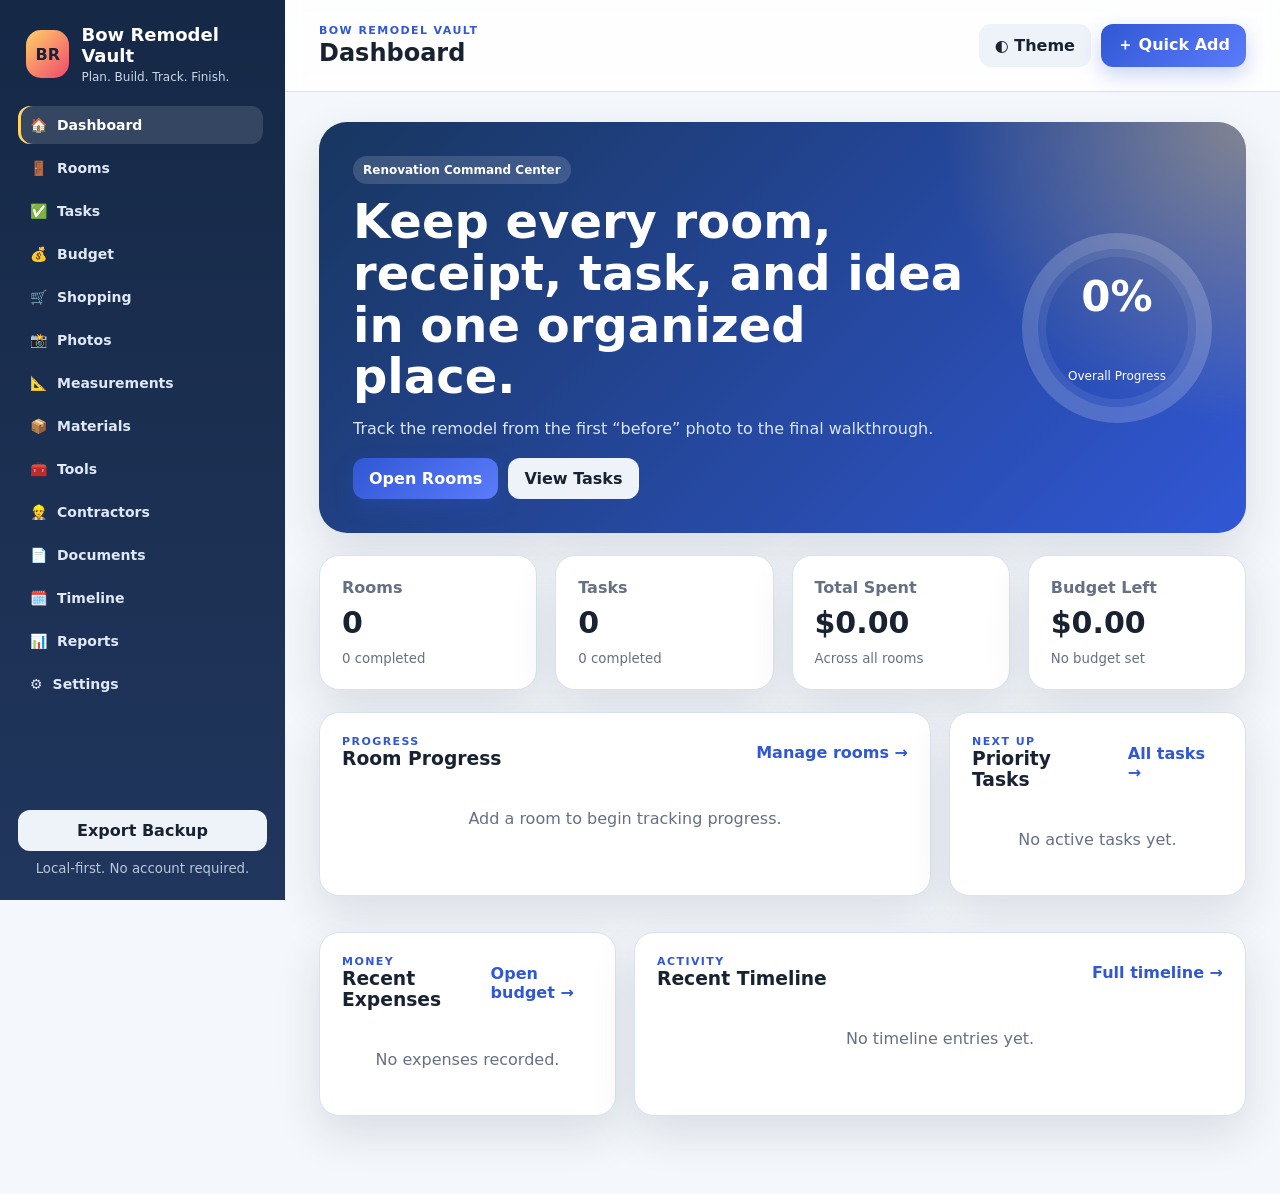
==== index.html @ ef7d9bda "Add files via upload" ====
<!doctype html>
<html lang="en">
<head>
<meta charset="utf-8">
<meta name="viewport" content="width=device-width,initial-scale=1">
<title>Dashboard | Bow Remodel Vault</title>
<link rel="stylesheet" href="assets/styles.css">
</head>
<body data-page="dashboard">
<div class="app-shell">
<aside class="sidebar">
  <div class="brand">
    <div class="brand-mark">BR</div>
    <div><h1>Bow Remodel Vault</h1><p>Plan. Build. Track. Finish.</p></div>
  </div>
  <nav><a class="active" href="index.html"><span>🏠</span>Dashboard</a>
<a class="" href="rooms.html"><span>🚪</span>Rooms</a>
<a class="" href="tasks.html"><span>✅</span>Tasks</a>
<a class="" href="budget.html"><span>💰</span>Budget</a>
<a class="" href="shopping.html"><span>🛒</span>Shopping</a>
<a class="" href="photos.html"><span>📸</span>Photos</a>
<a class="" href="measurements.html"><span>📐</span>Measurements</a>
<a class="" href="materials.html"><span>📦</span>Materials</a>
<a class="" href="tools.html"><span>🧰</span>Tools</a>
<a class="" href="contractors.html"><span>👷</span>Contractors</a>
<a class="" href="documents.html"><span>📄</span>Documents</a>
<a class="" href="timeline.html"><span>🗓️</span>Timeline</a>
<a class="" href="reports.html"><span>📊</span>Reports</a>
<a class="" href="settings.html"><span>⚙️</span>Settings</a></nav>
  <div class="sidebar-footer">
    <button class="ghost full" data-action="quick-export">Export Backup</button>
    <small>Local-first. No account required.</small>
  </div>
</aside>
<main class="main">
<header class="topbar">
  <button class="menu-btn" id="menuBtn">☰</button>
  <div>
    <p class="eyebrow">Bow Remodel Vault</p>
    <h2>Dashboard</h2>
  </div>
  <div class="top-actions">
    <button class="ghost" data-action="theme-toggle">◐ Theme</button>
    <button class="primary" data-action="open-quick-add">＋ Quick Add</button>
  </div>
</header>
<section class="page-content" id="pageContent">

<div class="hero">
  <div>
    <span class="badge">Renovation Command Center</span>
    <h3>Keep every room, receipt, task, and idea in one organized place.</h3>
    <p>Track the remodel from the first “before” photo to the final walkthrough.</p>
    <div class="hero-actions">
      <a class="primary button-link" href="rooms.html">Open Rooms</a>
      <a class="ghost button-link" href="tasks.html">View Tasks</a>
    </div>
  </div>
  <div class="progress-orb">
    <strong id="overallProgress">0%</strong><span>Overall Progress</span>
  </div>
</div>

<div class="stat-grid">
  <article class="stat-card"><span>Rooms</span><strong id="statRooms">0</strong><small id="statRoomsDone">0 completed</small></article>
  <article class="stat-card"><span>Tasks</span><strong id="statTasks">0</strong><small id="statTasksDone">0 completed</small></article>
  <article class="stat-card"><span>Total Spent</span><strong id="statSpent">$0.00</strong><small>Across all rooms</small></article>
  <article class="stat-card"><span>Budget Left</span><strong id="statRemaining">$0.00</strong><small id="statBudgetLabel">No budget set</small></article>
</div>

<div class="dashboard-grid">
  <section class="panel span-2">
    <div class="panel-head"><div><p class="eyebrow">Progress</p><h3>Room Progress</h3></div><a href="rooms.html">Manage rooms →</a></div>
    <div id="dashboardRooms" class="room-progress-list empty-state">Add a room to begin tracking progress.</div>
  </section>
  <section class="panel">
    <div class="panel-head"><div><p class="eyebrow">Next Up</p><h3>Priority Tasks</h3></div><a href="tasks.html">All tasks →</a></div>
    <div id="priorityTasks" class="stack empty-state">No active tasks yet.</div>
  </section>
  <section class="panel">
    <div class="panel-head"><div><p class="eyebrow">Money</p><h3>Recent Expenses</h3></div><a href="budget.html">Open budget →</a></div>
    <div id="recentExpenses" class="stack empty-state">No expenses recorded.</div>
  </section>
  <section class="panel span-2">
    <div class="panel-head"><div><p class="eyebrow">Activity</p><h3>Recent Timeline</h3></div><a href="timeline.html">Full timeline →</a></div>
    <div id="recentTimeline" class="timeline-list empty-state">No timeline entries yet.</div>
  </section>
</div>

</section>
</main>
</div>
<div class="modal-backdrop hidden" id="modalBackdrop"></div>
<div class="modal hidden" id="quickModal">
  <div class="modal-head"><h3>Quick Add</h3><button data-action="close-modal">✕</button></div>
  <div class="quick-grid">
    <button data-quick="room">🚪 Room</button>
    <button data-quick="task">✅ Task</button>
    <button data-quick="expense">💰 Expense</button>
    <button data-quick="shopping">🛒 Shopping Item</button>
    <button data-quick="timeline">🗓️ Timeline Note</button>
    <button data-quick="measurement">📐 Measurement</button>
  </div>
</div>
<script src="assets/app.js"></script>
</body>
</html>
---- assets/styles.css ----
:root{
 --bg:#f4f7fb;--surface:#fff;--surface2:#eef3f9;--text:#182230;--muted:#667085;
 --line:#d9e2ec;--primary:#3157d5;--primary2:#5b7cfa;--accent:#f6b73c;--danger:#d92d20;
 --success:#12a150;--shadow:0 18px 45px rgba(36,53,78,.12);--radius:20px;
}
[data-theme="dark"]{
 --bg:#0d1420;--surface:#151f2e;--surface2:#1d2a3b;--text:#eff5fb;--muted:#9fb0c3;
 --line:#2b3a4e;--primary:#6f8cff;--primary2:#8ca2ff;--accent:#ffd166;--shadow:0 18px 45px rgba(0,0,0,.35)
}
*{box-sizing:border-box}html{scroll-behavior:smooth}body{margin:0;font-family:Inter,ui-sans-serif,system-ui,-apple-system,Segoe UI,Roboto,Arial;background:var(--bg);color:var(--text)}
button,input,select,textarea{font:inherit}button{cursor:pointer}.hidden{display:none!important}
.app-shell{min-height:100vh;display:grid;grid-template-columns:285px 1fr}
.sidebar{position:sticky;top:0;height:100vh;background:linear-gradient(180deg,#152846,#21365d);color:#fff;padding:24px 18px;display:flex;flex-direction:column;z-index:10}
.brand{display:flex;gap:12px;align-items:center;padding:0 8px 22px}.brand-mark{width:48px;height:48px;border-radius:15px;background:linear-gradient(135deg,#ffd166,#ef476f);display:grid;place-items:center;color:#17233a;font-weight:900}.brand h1{font-size:18px;margin:0}.brand p{margin:4px 0 0;font-size:12px;color:#cbd7e8}
.sidebar nav{display:flex;flex-direction:column;gap:5px;overflow:auto;padding-right:4px}.sidebar nav a{color:#dfe8f5;text-decoration:none;padding:11px 12px;border-radius:12px;display:flex;gap:10px;align-items:center;font-weight:700;font-size:14px}.sidebar nav a:hover,.sidebar nav a.active{background:rgba(255,255,255,.13);color:white}.sidebar nav a.active{box-shadow:inset 3px 0 #ffd166}
.sidebar-footer{margin-top:auto;display:grid;gap:10px;padding-top:18px}.sidebar-footer small{color:#b8c7dc;text-align:center}
.main{min-width:0}.topbar{min-height:92px;padding:20px 34px;display:flex;align-items:center;justify-content:space-between;border-bottom:1px solid var(--line);background:color-mix(in srgb,var(--surface) 88%,transparent);backdrop-filter:blur(10px);position:sticky;top:0;z-index:8}.topbar h2{margin:2px 0 0}.eyebrow{text-transform:uppercase;letter-spacing:.13em;font-size:11px;font-weight:900;color:var(--primary);margin:0}.top-actions{display:flex;gap:10px}.menu-btn{display:none;border:0;background:transparent;color:var(--text);font-size:24px}
.page-content{padding:30px 34px 60px;max-width:1600px;margin:auto}
.primary,.ghost,.danger,.button-file{border:0;border-radius:12px;padding:11px 16px;font-weight:800;display:inline-flex;align-items:center;justify-content:center;text-decoration:none}
.primary{background:linear-gradient(135deg,var(--primary),var(--primary2));color:#fff;box-shadow:0 8px 20px rgba(49,87,213,.25)}.ghost{background:var(--surface2);color:var(--text)}.danger{background:#fee4e2;color:#b42318}.full{width:100%}
.hero{background:radial-gradient(circle at top right,rgba(255,209,102,.42),transparent 30%),linear-gradient(135deg,#18365f,#3157d5);color:white;padding:34px;border-radius:28px;display:grid;grid-template-columns:1.5fr .5fr;gap:24px;align-items:center;box-shadow:var(--shadow)}.hero h3{font-size:clamp(27px,4vw,48px);line-height:1.08;margin:12px 0}.hero p{max-width:720px;color:#dbe6f6}.badge{display:inline-flex;background:rgba(255,255,255,.15);padding:7px 10px;border-radius:999px;font-size:12px;font-weight:800}.hero-actions{display:flex;gap:10px;margin-top:20px}.button-link{display:inline-flex}
.progress-orb{width:190px;height:190px;border-radius:50%;border:16px solid rgba(255,255,255,.18);display:grid;place-items:center;justify-self:end;text-align:center;box-shadow:inset 0 0 0 8px rgba(255,255,255,.08)}.progress-orb strong{font-size:42px}.progress-orb span{font-size:12px;display:block}
.stat-grid{display:grid;grid-template-columns:repeat(4,1fr);gap:18px;margin:22px 0}.stat-card,.panel,.report-card,.budget-hero{background:var(--surface);border:1px solid var(--line);border-radius:var(--radius);box-shadow:var(--shadow)}.stat-card{padding:22px}.stat-card span{color:var(--muted);font-weight:700}.stat-card strong{display:block;font-size:30px;margin:8px 0}.stat-card small{color:var(--muted)}
.dashboard-grid{display:grid;grid-template-columns:repeat(3,1fr);gap:18px}.span-2{grid-column:span 2}.panel{padding:22px;margin-bottom:18px}.panel-head{display:flex;justify-content:space-between;align-items:center;gap:14px;margin-bottom:16px}.panel-head h3{margin:0}.panel-head a{color:var(--primary);font-weight:800;text-decoration:none}
.page-intro{display:flex;align-items:center;justify-content:space-between;gap:20px;margin-bottom:20px}.page-intro h3{font-size:30px;margin:0 0 6px}.page-intro p{margin:0;color:var(--muted)}
.form-grid{display:grid;grid-template-columns:repeat(2,minmax(0,1fr));gap:16px}.form-grid label{display:grid;gap:7px;font-weight:800;font-size:13px}.form-grid input,.form-grid select,.form-grid textarea,.filter-bar input,.filter-bar select,.budget-hero input{width:100%;border:1px solid var(--line);border-radius:12px;padding:12px;background:var(--bg);color:var(--text)}textarea{min-height:100px;resize:vertical}.form-actions{grid-column:1/-1;display:flex;gap:10px}
.filter-bar{display:grid;grid-template-columns:1fr 220px;gap:12px;margin-bottom:18px}.card-grid{display:grid;grid-template-columns:repeat(3,minmax(0,1fr));gap:16px}.entity-card{background:var(--surface);border:1px solid var(--line);border-radius:18px;padding:18px;box-shadow:var(--shadow);position:relative}.entity-card h3{margin:6px 0 8px}.entity-card p{color:var(--muted);font-size:14px}.entity-meta{display:flex;flex-wrap:wrap;gap:8px;margin:12px 0}.chip{padding:6px 9px;border-radius:999px;background:var(--surface2);font-size:12px;font-weight:800}.chip.high,.chip.urgent{background:#fee4e2;color:#b42318}.chip.completed{background:#dcfae6;color:#087a3f}.card-actions{display:flex;gap:8px;margin-top:14px}.card-actions button{flex:1;padding:9px;border:0;border-radius:10px;font-weight:800}.card-actions .delete{background:#fee4e2;color:#b42318}.card-actions .complete{background:#dcfae6;color:#087a3f}
.progress-line{height:10px;background:var(--surface2);border-radius:999px;overflow:hidden}.progress-line span{display:block;height:100%;background:linear-gradient(90deg,var(--primary),var(--accent))}
.room-progress-item{display:grid;grid-template-columns:150px 1fr 48px;gap:12px;align-items:center;margin:15px 0}.stack>*{padding:12px 0;border-bottom:1px solid var(--line)}.timeline-item{padding:14px 0;border-left:3px solid var(--primary);padding-left:14px;margin-left:6px}
.budget-hero{padding:22px;display:flex;justify-content:space-between;align-items:end;margin-bottom:18px}.budget-hero h3{font-size:34px;margin:4px 0}.budget-hero label{display:flex;gap:9px;align-items:end;font-weight:800}.budget-hero input{width:190px}
.report-grid{display:grid;grid-template-columns:repeat(4,1fr);gap:16px;margin-bottom:18px}.report-card{padding:20px}.report-card span{color:var(--muted)}.report-card strong{display:block;font-size:28px;margin-top:8px}.bar-row{display:grid;grid-template-columns:160px 1fr 90px;gap:12px;align-items:center;margin:12px 0}.bar{height:13px;background:var(--surface2);border-radius:999px;overflow:hidden}.bar span{display:block;height:100%;background:linear-gradient(90deg,var(--primary),var(--accent))}
.settings-grid{display:grid;grid-template-columns:1.5fr 1fr;gap:18px}.backup-actions{display:flex;gap:10px;flex-wrap:wrap;margin-top:16px}.button-file{background:var(--surface2);position:relative}.button-file input{position:absolute;opacity:0;inset:0}.setting-row{display:flex;justify-content:space-between;align-items:center;padding:12px 0;border-bottom:1px solid var(--line)}.warning-panel{border-color:#fda29b;background:#fff5f4}.empty-state{color:var(--muted);text-align:center;padding:24px}.photo-thumb{width:100%;height:180px;object-fit:cover;border-radius:12px;background:var(--surface2)}
body.compact .entity-card{padding:12px}body.compact .card-grid{gap:10px}
.modal-backdrop{position:fixed;inset:0;background:rgba(7,16,30,.62);z-index:50}.modal{position:fixed;z-index:60;inset:auto 50% 50% auto;transform:translate(50%,50%);background:var(--surface);border:1px solid var(--line);border-radius:22px;width:min(560px,92vw);padding:22px;box-shadow:var(--shadow)}.modal-head{display:flex;justify-content:space-between;align-items:center}.modal-head button{border:0;background:transparent;color:var(--text);font-size:18px}.quick-grid{display:grid;grid-template-columns:repeat(2,1fr);gap:12px}.quick-grid button{padding:18px;border:1px solid var(--line);border-radius:14px;background:var(--surface2);color:var(--text);font-weight:900}
@media(max-width:1100px){.card-grid{grid-template-columns:repeat(2,1fr)}.stat-grid,.report-grid{grid-template-columns:repeat(2,1fr)}.dashboard-grid{grid-template-columns:1fr 1fr}.settings-grid{grid-template-columns:1fr}}
@media(max-width:800px){.app-shell{grid-template-columns:1fr}.sidebar{position:fixed;left:-300px;width:285px;transition:.25s}.sidebar.open{left:0}.menu-btn{display:block}.topbar{padding:16px 18px}.page-content{padding:20px 16px 50px}.top-actions .ghost{display:none}.hero{grid-template-columns:1fr}.progress-orb{justify-self:start;width:150px;height:150px}.dashboard-grid,.card-grid{grid-template-columns:1fr}.span-2{grid-column:span 1}.form-grid{grid-template-columns:1fr}.form-grid .span-2{grid-column:1}.filter-bar{grid-template-columns:1fr}.page-intro{align-items:flex-start;flex-direction:column}.budget-hero{align-items:flex-start;flex-direction:column;gap:16px}.budget-hero label{align-items:stretch;flex-direction:column}.stat-grid,.report-grid{grid-template-columns:1fr 1fr}.bar-row{grid-template-columns:100px 1fr 70px}}
@media(max-width:480px){.stat-grid,.report-grid{grid-template-columns:1fr}.top-actions .primary{padding:10px}.quick-grid{grid-template-columns:1fr}}
@media print{.sidebar,.topbar,.filter-bar,button{display:none!important}.app-shell{display:block}.page-content{padding:0}.panel,.report-card{box-shadow:none;break-inside:avoid}}
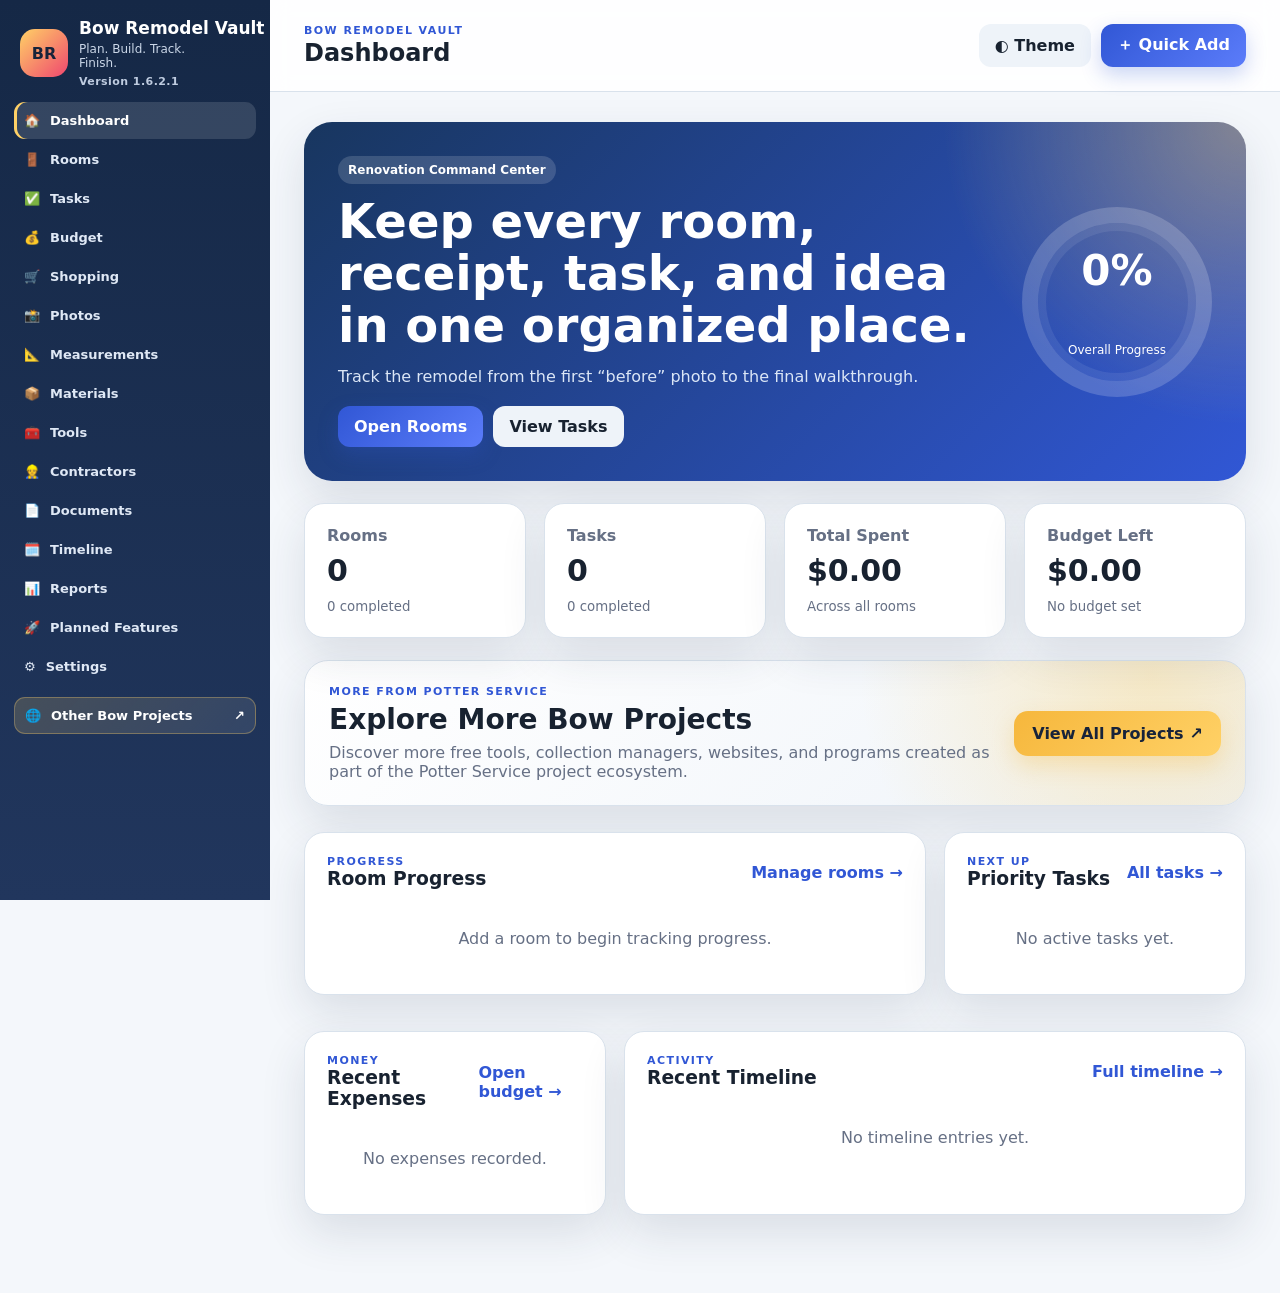
==== commit 31b9aaed: "Add files via upload" ====
--- a/index.html
+++ b/index.html
@@ -7,12 +7,13 @@
 <title>Dashboard | Bow Remodel Vault</title>
 <link rel="stylesheet" href="assets/styles.css">
 </head>
-<body data-page="dashboard">
+<body data-version="1.6.1" data-page="dashboard">
 <div class="app-shell">
 <aside class="sidebar">
   <div class="brand">
     <div class="brand-mark">BR</div>
-    <div><h1>Bow Remodel Vault</h1><p>Plan. Build. Track. Finish.</p></div>
+    <div class="brand-copy"><h1>Bow Remodel Vault</h1><p>Plan. Build. Track. Finish.</p><small class="app-version">Version 1.6.2.1</small></div>
+    
   </div>
   <nav><a class="active" href="index.html"><span>🏠</span>Dashboard</a>
 <a class="" href="rooms.html"><span>🚪</span>Rooms</a>
@@ -27,11 +28,10 @@
 <a class="" href="documents.html"><span>📄</span>Documents</a>
 <a class="" href="timeline.html"><span>🗓️</span>Timeline</a>
 <a class="" href="reports.html"><span>📊</span>Reports</a>
-<a class="" href="settings.html"><span>⚙️</span>Settings</a></nav>
-  <div class="sidebar-footer">
-    <button class="ghost full" data-action="quick-export">Export Backup</button>
-    <small>Local-first. No account required.</small>
-  </div>
+<a href="planned-features.html"><span>🚀</span>Planned Features</a>
+  <a class="" href="settings.html"><span>⚙️</span>Settings</a>
+<a class="projects-link" href="https://potterservice.com/projects.html" target="_blank" rel="noopener noreferrer"><span>🌐</span>Other Bow Projects <b>↗</b></a>
+</nav>
 </aside>
 <main class="main">
 <header class="topbar">
@@ -68,6 +68,16 @@
   <article class="stat-card"><span>Total Spent</span><strong id="statSpent">$0.00</strong><small>Across all rooms</small></article>
   <article class="stat-card"><span>Budget Left</span><strong id="statRemaining">$0.00</strong><small id="statBudgetLabel">No budget set</small></article>
 </div>
+
+
+<section class="projects-showcase">
+  <div>
+    <p class="eyebrow">More From Potter Service</p>
+    <h3>Explore More Bow Projects</h3>
+    <p>Discover more free tools, collection managers, websites, and programs created as part of the Potter Service project ecosystem.</p>
+  </div>
+  <a class="projects-cta" href="https://potterservice.com/projects.html" target="_blank" rel="noopener noreferrer">View All Projects <span>↗</span></a>
+</section>
 
 <div class="dashboard-grid">
   <section class="panel span-2">
--- a/assets/styles.css
+++ b/assets/styles.css
@@ -10,10 +10,10 @@
 }
 *{box-sizing:border-box}html{scroll-behavior:smooth}body{margin:0;font-family:Inter,ui-sans-serif,system-ui,-apple-system,Segoe UI,Roboto,Arial;background:var(--bg);color:var(--text)}
 button,input,select,textarea{font:inherit}button{cursor:pointer}.hidden{display:none!important}
-.app-shell{min-height:100vh;display:grid;grid-template-columns:285px 1fr}
-.sidebar{position:sticky;top:0;height:100vh;background:linear-gradient(180deg,#152846,#21365d);color:#fff;padding:24px 18px;display:flex;flex-direction:column;z-index:10}
-.brand{display:flex;gap:12px;align-items:center;padding:0 8px 22px}.brand-mark{width:48px;height:48px;border-radius:15px;background:linear-gradient(135deg,#ffd166,#ef476f);display:grid;place-items:center;color:#17233a;font-weight:900}.brand h1{font-size:18px;margin:0}.brand p{margin:4px 0 0;font-size:12px;color:#cbd7e8}
-.sidebar nav{display:flex;flex-direction:column;gap:5px;overflow:auto;padding-right:4px}.sidebar nav a{color:#dfe8f5;text-decoration:none;padding:11px 12px;border-radius:12px;display:flex;gap:10px;align-items:center;font-weight:700;font-size:14px}.sidebar nav a:hover,.sidebar nav a.active{background:rgba(255,255,255,.13);color:white}.sidebar nav a.active{box-shadow:inset 3px 0 #ffd166}
+.app-shell{min-height:100vh;display:grid;grid-template-columns:270px 1fr;transition:grid-template-columns .22s ease}
+.sidebar{position:sticky;top:0;height:100vh;background:linear-gradient(180deg,#152846,#21365d);color:#fff;padding:18px 14px;display:flex;flex-direction:column;z-index:10;overflow:hidden}
+.brand{display:flex;gap:11px;align-items:center;padding:0 6px 14px;min-height:58px}.brand-copy{min-width:0;flex:1}.brand-mark{width:48px;height:48px;border-radius:15px;background:linear-gradient(135deg,#ffd166,#ef476f);display:grid;place-items:center;color:#17233a;font-weight:900}.brand h1{font-size:17px;margin:0;white-space:nowrap}.brand p{margin:4px 0 0;font-size:12px;color:#cbd7e8}
+.sidebar nav{display:flex;flex-direction:column;gap:2px;overflow:visible;padding:0}.sidebar nav a{color:#dfe8f5;text-decoration:none;padding:8px 10px;border-radius:11px;display:flex;gap:10px;align-items:center;font-weight:700;font-size:13px;min-height:37px;white-space:nowrap}.sidebar nav a:hover,.sidebar nav a.active{background:rgba(255,255,255,.13);color:white}.sidebar nav a.active{box-shadow:inset 3px 0 #ffd166}
 .sidebar-footer{margin-top:auto;display:grid;gap:10px;padding-top:18px}.sidebar-footer small{color:#b8c7dc;text-align:center}
 .main{min-width:0}.topbar{min-height:92px;padding:20px 34px;display:flex;align-items:center;justify-content:space-between;border-bottom:1px solid var(--line);background:color-mix(in srgb,var(--surface) 88%,transparent);backdrop-filter:blur(10px);position:sticky;top:0;z-index:8}.topbar h2{margin:2px 0 0}.eyebrow{text-transform:uppercase;letter-spacing:.13em;font-size:11px;font-weight:900;color:var(--primary);margin:0}.top-actions{display:flex;gap:10px}.menu-btn{display:none;border:0;background:transparent;color:var(--text);font-size:24px}
 .page-content{padding:30px 34px 60px;max-width:1600px;margin:auto}
@@ -37,3 +37,118 @@
 @media(max-width:800px){.app-shell{grid-template-columns:1fr}.sidebar{position:fixed;left:-300px;width:285px;transition:.25s}.sidebar.open{left:0}.menu-btn{display:block}.topbar{padding:16px 18px}.page-content{padding:20px 16px 50px}.top-actions .ghost{display:none}.hero{grid-template-columns:1fr}.progress-orb{justify-self:start;width:150px;height:150px}.dashboard-grid,.card-grid{grid-template-columns:1fr}.span-2{grid-column:span 1}.form-grid{grid-template-columns:1fr}.form-grid .span-2{grid-column:1}.filter-bar{grid-template-columns:1fr}.page-intro{align-items:flex-start;flex-direction:column}.budget-hero{align-items:flex-start;flex-direction:column;gap:16px}.budget-hero label{align-items:stretch;flex-direction:column}.stat-grid,.report-grid{grid-template-columns:1fr 1fr}.bar-row{grid-template-columns:100px 1fr 70px}}
 @media(max-width:480px){.stat-grid,.report-grid{grid-template-columns:1fr}.top-actions .primary{padding:10px}.quick-grid{grid-template-columns:1fr}}
 @media print{.sidebar,.topbar,.filter-bar,button{display:none!important}.app-shell{display:block}.page-content{padding:0}.panel,.report-card{box-shadow:none;break-inside:avoid}}
+
+.projects-link{margin-top:10px!important;background:linear-gradient(135deg,rgba(255,209,102,.18),rgba(255,255,255,.09));border:1px solid rgba(255,209,102,.32);color:#fff!important}.projects-link b{margin-left:auto}.sidebar-projects-button{display:block;text-align:center;text-decoration:none;color:#17233a;background:linear-gradient(135deg,#ffd166,#f6b73c);font-weight:900;padding:11px 12px;border-radius:12px;box-shadow:0 8px 20px rgba(0,0,0,.18)}
+.projects-showcase{margin:22px 0;background:radial-gradient(circle at 90% 10%,rgba(255,209,102,.35),transparent 34%),linear-gradient(135deg,var(--surface),var(--surface2));border:1px solid var(--line);border-radius:24px;padding:24px;display:flex;align-items:center;justify-content:space-between;gap:24px;box-shadow:var(--shadow)}.projects-showcase h3{font-size:28px;margin:5px 0 7px}.projects-showcase p:not(.eyebrow){color:var(--muted);max-width:760px;margin:0}.projects-cta{white-space:nowrap;text-decoration:none;background:linear-gradient(135deg,#f6b73c,#ffd166);color:#17233a;padding:13px 18px;border-radius:14px;font-weight:900;box-shadow:0 10px 22px rgba(246,183,60,.28)}.projects-panel{background:radial-gradient(circle at top right,rgba(111,140,255,.16),transparent 35%),var(--surface)}
+@media(max-width:800px){.projects-showcase{align-items:flex-start;flex-direction:column}.projects-cta{width:100%;text-align:center}}
+@media(max-height:780px) and (min-width:801px){
+ .sidebar{padding-top:12px;padding-bottom:12px}
+ .brand{padding-bottom:8px;min-height:50px}
+ .brand-mark{width:42px;height:42px;border-radius:13px}
+ .brand h1{font-size:15px}.brand p{font-size:10px}
+ .sidebar nav{gap:0}
+ .sidebar nav a{min-height:32px;padding:6px 9px;font-size:12px}
+}
+@media(max-width:800px){
+ .sidebar nav{overflow:auto}
+}
+
+
+/* v4 layout and export improvements */
+.sidebar{position:sticky}
+.brand{position:relative;padding-right:4px}
+.projects-showcase{overflow:visible;min-height:0;margin-bottom:26px}
+.projects-cta{display:inline-flex;align-items:center;justify-content:center;gap:6px;line-height:1.2;flex:0 0 auto;margin:0}
+.dashboard-grid{position:relative;z-index:0}
+.export-grid{display:grid;grid-template-columns:repeat(3,minmax(0,1fr));gap:10px;margin:16px 0}
+.export-option{display:flex;align-items:center;gap:9px;padding:11px 12px;border:1px solid var(--line);border-radius:12px;background:var(--bg);font-weight:750;font-size:13px}
+.export-option input{width:auto}
+.export-toolbar{display:flex;flex-wrap:wrap;gap:9px;align-items:center;margin-top:12px}
+.export-toolbar select{border:1px solid var(--line);border-radius:12px;padding:11px;background:var(--bg);color:var(--text)}
+.list-download{margin-left:auto}
+.export-note{color:var(--muted);font-size:13px;margin-top:10px}
+@media(max-width:1100px){.export-grid{grid-template-columns:repeat(2,minmax(0,1fr))}}
+@media(max-width:800px){
+ .projects-showcase{padding-bottom:24px}
+ .projects-cta{width:100%}
+ .export-grid{grid-template-columns:1fr}
+ .list-download{margin-left:0}
+}
+
+.page-intro-actions{display:flex;gap:10px;flex-wrap:wrap;align-items:center}
+@media(max-width:800px){.page-intro-actions{width:100%}.page-intro-actions button{flex:1}}
+
+
+/* v5 clearer sidebar control and print/PDF actions */
+.brand{padding-right:46px;min-height:58px}
+.page-intro-actions .ghost{white-space:nowrap}
+@media(max-width:800px){.brand{padding-right:4px;min-height:auto}}
+
+.app-version{
+  display:block;
+  color:#bfcce0;
+  font-size:11px;
+  font-weight:800;
+  margin-top:5px;
+  letter-spacing:.04em;
+}
+.version-pill{
+  display:inline-flex;
+  align-items:center;
+  border:1px solid var(--line);
+  background:var(--surface);
+  color:var(--primary);
+  border-radius:999px;
+  padding:9px 13px;
+  font-weight:900;
+  white-space:nowrap;
+}
+.roadmap-grid{
+  display:grid;
+  grid-template-columns:repeat(2,minmax(0,1fr));
+  gap:18px;
+  margin-bottom:20px;
+}
+.roadmap-card{
+  display:grid;
+  grid-template-columns:58px 1fr;
+  gap:16px;
+  background:var(--surface);
+  border:1px solid var(--line);
+  border-radius:20px;
+  padding:22px;
+  box-shadow:var(--shadow);
+}
+.roadmap-card h3{margin:7px 0 8px;font-size:21px}
+.roadmap-card p{color:var(--muted);margin:0 0 12px}
+.roadmap-card ul{margin:0;padding-left:20px;color:var(--text)}
+.roadmap-card li{margin:6px 0}
+.roadmap-icon{
+  width:54px;height:54px;border-radius:17px;
+  display:grid;place-items:center;
+  background:linear-gradient(135deg,#fff0bf,#ffd166);
+  font-size:26px;
+}
+.roadmap-status{
+  display:inline-flex;
+  padding:5px 8px;
+  border-radius:999px;
+  background:#e8efff;
+  color:#3157d5;
+  font-size:10px;
+  font-weight:900;
+  text-transform:uppercase;
+  letter-spacing:.1em;
+}
+.roadmap-status.future{background:#f0e8ff;color:#7a3ed1}
+.two-col-list{columns:2;column-gap:28px}
+.roadmap-note{text-align:center;padding:30px}
+.roadmap-note .button-link{margin-top:10px}
+@media(max-width:900px){
+  .roadmap-grid{grid-template-columns:1fr}
+}
+@media(max-width:520px){
+  .roadmap-card{grid-template-columns:1fr}
+  .two-col-list{columns:1}
+  .version-pill{white-space:normal}
+}
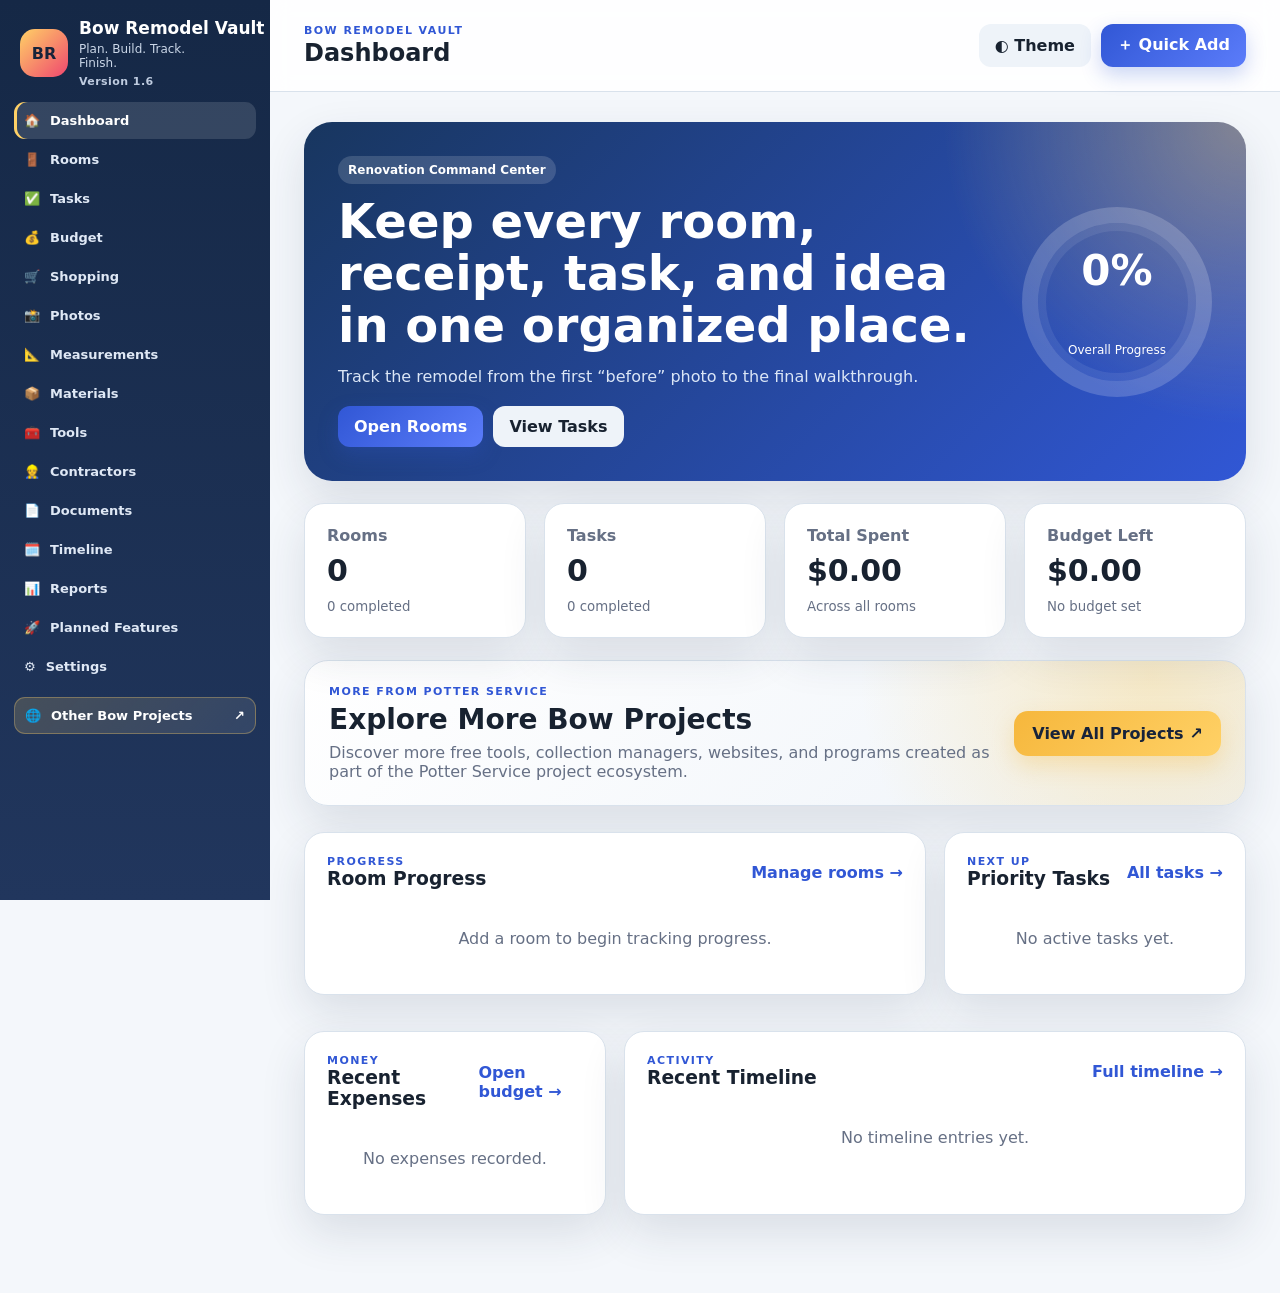
==== commit e9ce16f0: "Add files via upload" ====
--- a/index.html
+++ b/index.html
@@ -6,13 +6,159 @@
 <meta name="viewport" content="width=device-width,initial-scale=1">
 <title>Dashboard | Bow Remodel Vault</title>
 <link rel="stylesheet" href="assets/styles.css">
+
+<!-- Google Analytics 4 + Bow Remodel Vault tracking -->
+<script async src="https://www.googletagmanager.com/gtag/js?id=G-ELQSW0TEBE"></script>
+<script>
+  window.dataLayer = window.dataLayer || [];
+  function gtag(){dataLayer.push(arguments);}
+
+  gtag('js', new Date());
+
+  gtag('config', 'G-ELQSW0TEBE', {
+    send_page_view: true,
+    page_title: document.title,
+    page_location: window.location.href,
+    page_path: window.location.pathname,
+    site_name: 'Bow Remodel Vault'
+  });
+
+  (function () {
+    function cleanText(value) {
+      return (value || '').replace(/\s+/g, ' ').trim().slice(0, 120);
+    }
+
+    function pageName() {
+      return document.body && document.body.dataset.page
+        ? document.body.dataset.page
+        : window.location.pathname.split('/').pop().replace('.html', '') || 'dashboard';
+    }
+
+    function appVersion() {
+      return document.body && document.body.dataset.version
+        ? document.body.dataset.version
+        : 'unknown';
+    }
+
+    function elementName(el) {
+      return cleanText(
+        el.getAttribute('data-track-name') ||
+        el.getAttribute('aria-label') ||
+        el.innerText ||
+        el.textContent ||
+        el.getAttribute('title') ||
+        el.id ||
+        el.className ||
+        el.tagName
+      );
+    }
+
+    function clickType(el, href, name) {
+      var lowerName = (name || '').toLowerCase();
+      if (href.startsWith('tel:')) return 'phone_click';
+      if (href.startsWith('mailto:')) return 'email_click';
+      if (href.startsWith('sms:')) return 'text_click';
+      if (el.hasAttribute('download') || /\.(pdf|zip|docx?|xlsx?|pptx?|csv|json|jpg|jpeg|png|webp)$/i.test(href)) return 'download_click';
+      if (lowerName.includes('print')) return 'print_click';
+      if (lowerName.includes('pdf')) return 'pdf_click';
+      if (lowerName.includes('export')) return 'export_click';
+      if (lowerName.includes('import')) return 'import_click';
+      if (lowerName.includes('quick add')) return 'quick_add_click';
+      if (lowerName.includes('add new')) return 'add_new_click';
+      if (el.tagName === 'BUTTON' || el.getAttribute('role') === 'button' || el.classList.contains('btn')) return 'button_click';
+      return 'link_click';
+    }
+
+    document.addEventListener('DOMContentLoaded', function () {
+      gtag('event', 'project_loaded', {
+        project_name: 'Bow Remodel Vault',
+        site_name: 'Bow Remodel Vault',
+        page_name_custom: pageName(),
+        app_version: appVersion(),
+        site_host: window.location.hostname,
+        page_path: window.location.pathname,
+        page_title: document.title
+      });
+    });
+
+    document.addEventListener('click', function (event) {
+      var el = event.target.closest('a, button, [role="button"], input[type="button"], input[type="submit"]');
+      if (!el || typeof gtag !== 'function') return;
+
+      var href = el.getAttribute('href') || '';
+      var absoluteUrl = '';
+      try { absoluteUrl = href ? new URL(href, window.location.href).href : ''; } catch (e) {}
+
+      var destinationHost = '';
+      try { destinationHost = absoluteUrl ? new URL(absoluteUrl).hostname : ''; } catch (e) {}
+
+      var name = elementName(el);
+      var eventName = clickType(el, href, name);
+      var isExternal = destinationHost && destinationHost !== window.location.hostname;
+
+      gtag('event', eventName, {
+        project_name: 'Bow Remodel Vault',
+        site_name: 'Bow Remodel Vault',
+        app_version: appVersion(),
+        page_name_custom: pageName(),
+        page_title: document.title,
+        page_path: window.location.pathname,
+        page_url: window.location.href,
+        element_text: name,
+        element_id: el.id || '',
+        element_classes: cleanText(typeof el.className === 'string' ? el.className : ''),
+        element_tag: el.tagName.toLowerCase(),
+        destination_url: absoluteUrl,
+        destination_host: destinationHost,
+        outbound: !!isExternal,
+        referrer_url: document.referrer || '',
+        traffic_source: new URLSearchParams(window.location.search).get('utm_source') || '',
+        traffic_medium: new URLSearchParams(window.location.search).get('utm_medium') || '',
+        traffic_campaign: new URLSearchParams(window.location.search).get('utm_campaign') || ''
+      });
+    }, true);
+
+    document.addEventListener('submit', function (event) {
+      var form = event.target;
+      if (!form || form.tagName !== 'FORM' || typeof gtag !== 'function') return;
+
+      gtag('event', 'form_save', {
+        project_name: 'Bow Remodel Vault',
+        site_name: 'Bow Remodel Vault',
+        app_version: appVersion(),
+        page_name_custom: pageName(),
+        form_id: form.id || '',
+        form_type: form.getAttribute('data-form') || form.getAttribute('name') || 'unknown',
+        page_path: window.location.pathname,
+        page_title: document.title
+      });
+    }, true);
+
+    document.addEventListener('change', function (event) {
+      var el = event.target;
+      if (!el || typeof gtag !== 'function') return;
+
+      if (el.matches('input[type="file"]')) {
+        gtag('event', 'file_selected', {
+          project_name: 'Bow Remodel Vault',
+          site_name: 'Bow Remodel Vault',
+          app_version: appVersion(),
+          page_name_custom: pageName(),
+          field_name: el.name || el.id || 'file',
+          page_path: window.location.pathname
+        });
+      }
+    }, true);
+  })();
+</script>
+
 </head>
-<body data-version="1.6.1" data-page="dashboard">
+<body data-version="1.6" data-page="dashboard">
 <div class="app-shell">
 <aside class="sidebar">
   <div class="brand">
     <div class="brand-mark">BR</div>
-    <div class="brand-copy"><h1>Bow Remodel Vault</h1><p>Plan. Build. Track. Finish.</p><small class="app-version">Version 1.6.2.1</small></div>
+    <div class="brand-copy"><h1>Bow Remodel Vault</h1><p>Plan. Build. Track. Finish.</p><small class="app-version">Version 1.6</small></div>
     
   </div>
   <nav><a class="active" href="index.html"><span>🏠</span>Dashboard</a>
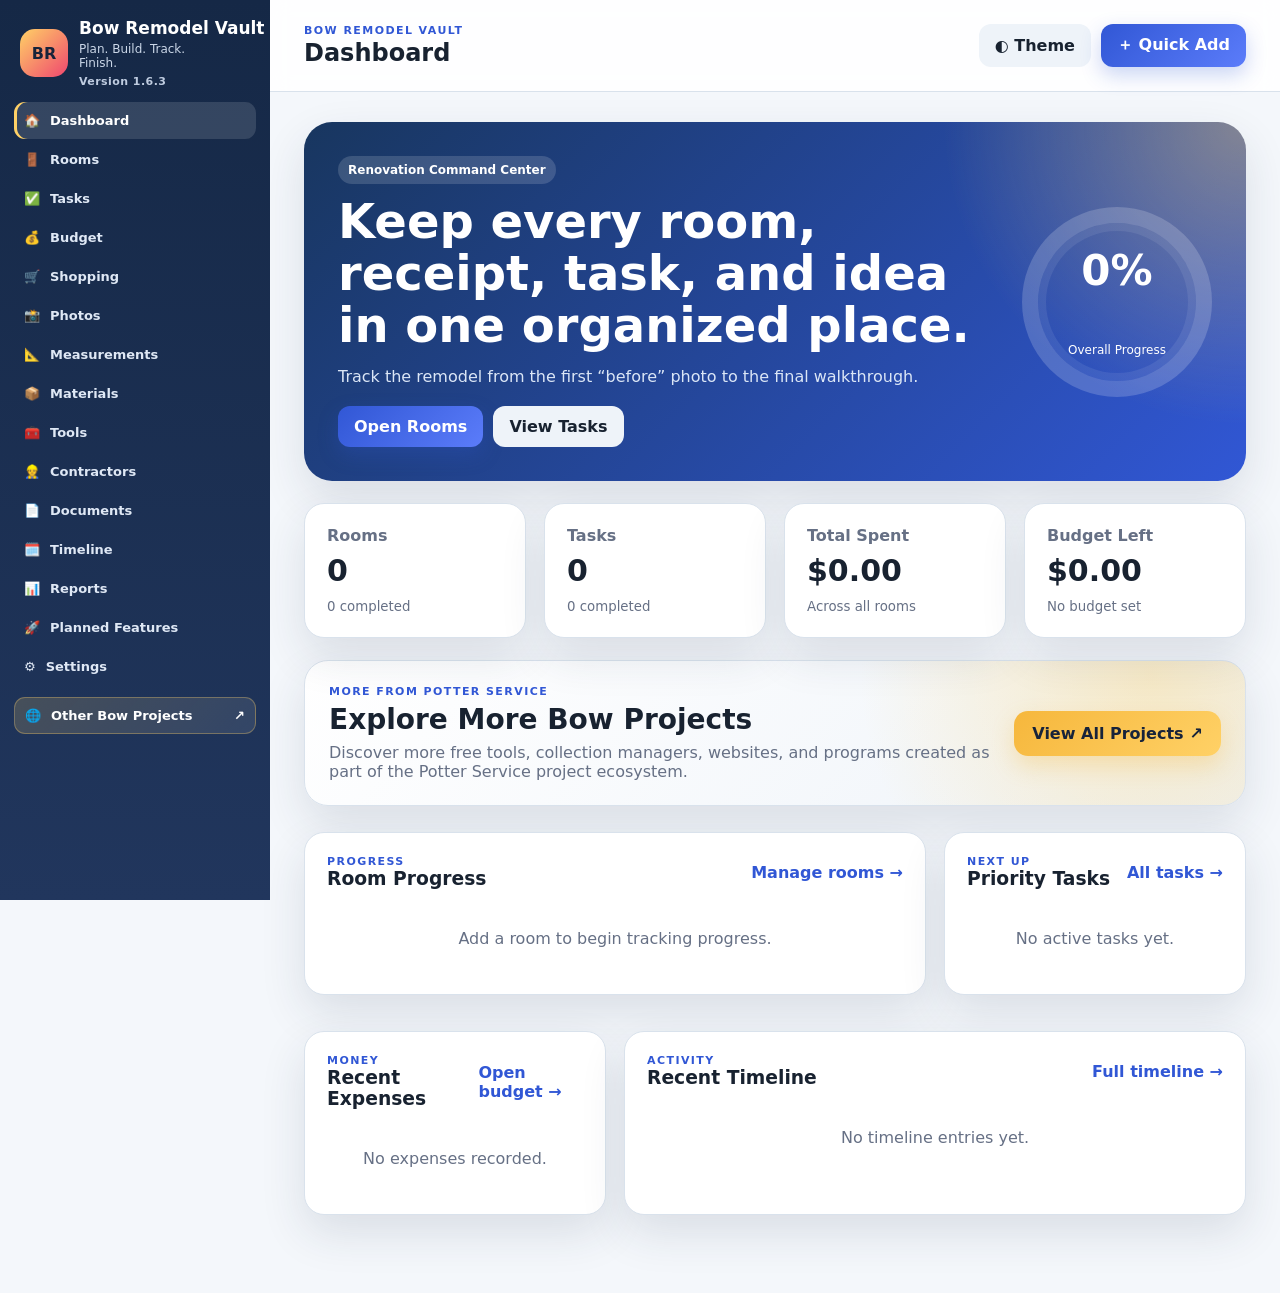
==== commit 24463008: "Add files via upload" ====
--- a/index.html
+++ b/index.html
@@ -153,12 +153,12 @@
 </script>
 
 </head>
-<body data-version="1.6" data-page="dashboard">
+<body data-version="1.6.3" data-page="dashboard">
 <div class="app-shell">
 <aside class="sidebar">
   <div class="brand">
     <div class="brand-mark">BR</div>
-    <div class="brand-copy"><h1>Bow Remodel Vault</h1><p>Plan. Build. Track. Finish.</p><small class="app-version">Version 1.6</small></div>
+    <div class="brand-copy"><h1>Bow Remodel Vault</h1><p>Plan. Build. Track. Finish.</p><small class="app-version">Version 1.6.3</small></div>
     
   </div>
   <nav><a class="active" href="index.html"><span>🏠</span>Dashboard</a>
--- a/assets/styles.css
+++ b/assets/styles.css
@@ -152,3 +152,75 @@
   .two-col-list{columns:1}
   .version-pill{white-space:normal}
 }
+
+
+/* Mobile navigation drawer improvements - v1.6.3 */
+.mobile-nav-backdrop{
+  display:none;
+  position:fixed;
+  inset:0;
+  background:rgba(8,18,34,.62);
+  backdrop-filter:blur(2px);
+  z-index:98;
+}
+.mobile-nav-backdrop.show{display:block}
+.mobile-nav-close{
+  display:none;
+  position:absolute;
+  top:14px;
+  right:14px;
+  width:42px;
+  height:42px;
+  border:1px solid rgba(255,255,255,.28);
+  border-radius:12px;
+  background:rgba(255,255,255,.14);
+  color:#fff;
+  font-size:25px;
+  font-weight:900;
+  line-height:1;
+  align-items:center;
+  justify-content:center;
+  z-index:2;
+}
+body.mobile-nav-open{overflow:hidden;touch-action:none}
+@media(max-width:800px){
+  .sidebar{
+    left:0 !important;
+    width:min(84vw,330px) !important;
+    max-width:330px;
+    height:100dvh;
+    transform:translateX(-105%);
+    transition:transform .24s ease;
+    z-index:100;
+    box-shadow:18px 0 45px rgba(3,12,25,.32);
+    overflow-y:auto;
+    overscroll-behavior:contain;
+    -webkit-overflow-scrolling:touch;
+    padding-top:22px;
+  }
+  .sidebar.open{transform:translateX(0);left:0 !important}
+  .mobile-nav-close{display:flex}
+  .sidebar .brand{padding-right:50px}
+  .sidebar nav{overflow:visible;padding-bottom:28px}
+  .menu-btn{
+    display:grid !important;
+    place-items:center;
+    min-width:44px;
+    min-height:44px;
+    border-radius:12px;
+    background:var(--surface2);
+    position:relative;
+    z-index:1;
+  }
+  .topbar{gap:12px}
+  .topbar>div:nth-child(2){min-width:0;flex:1}
+  .topbar h2{white-space:nowrap;overflow:hidden;text-overflow:ellipsis}
+  .top-actions{flex-shrink:0}
+  .top-actions .primary{font-size:0;padding:11px 13px}
+  .top-actions .primary::after{content:'＋';font-size:23px;line-height:1}
+}
+@media(max-width:420px){
+  .sidebar{width:min(88vw,320px) !important}
+  .brand h1{font-size:17px}
+  .brand p{font-size:11px}
+}
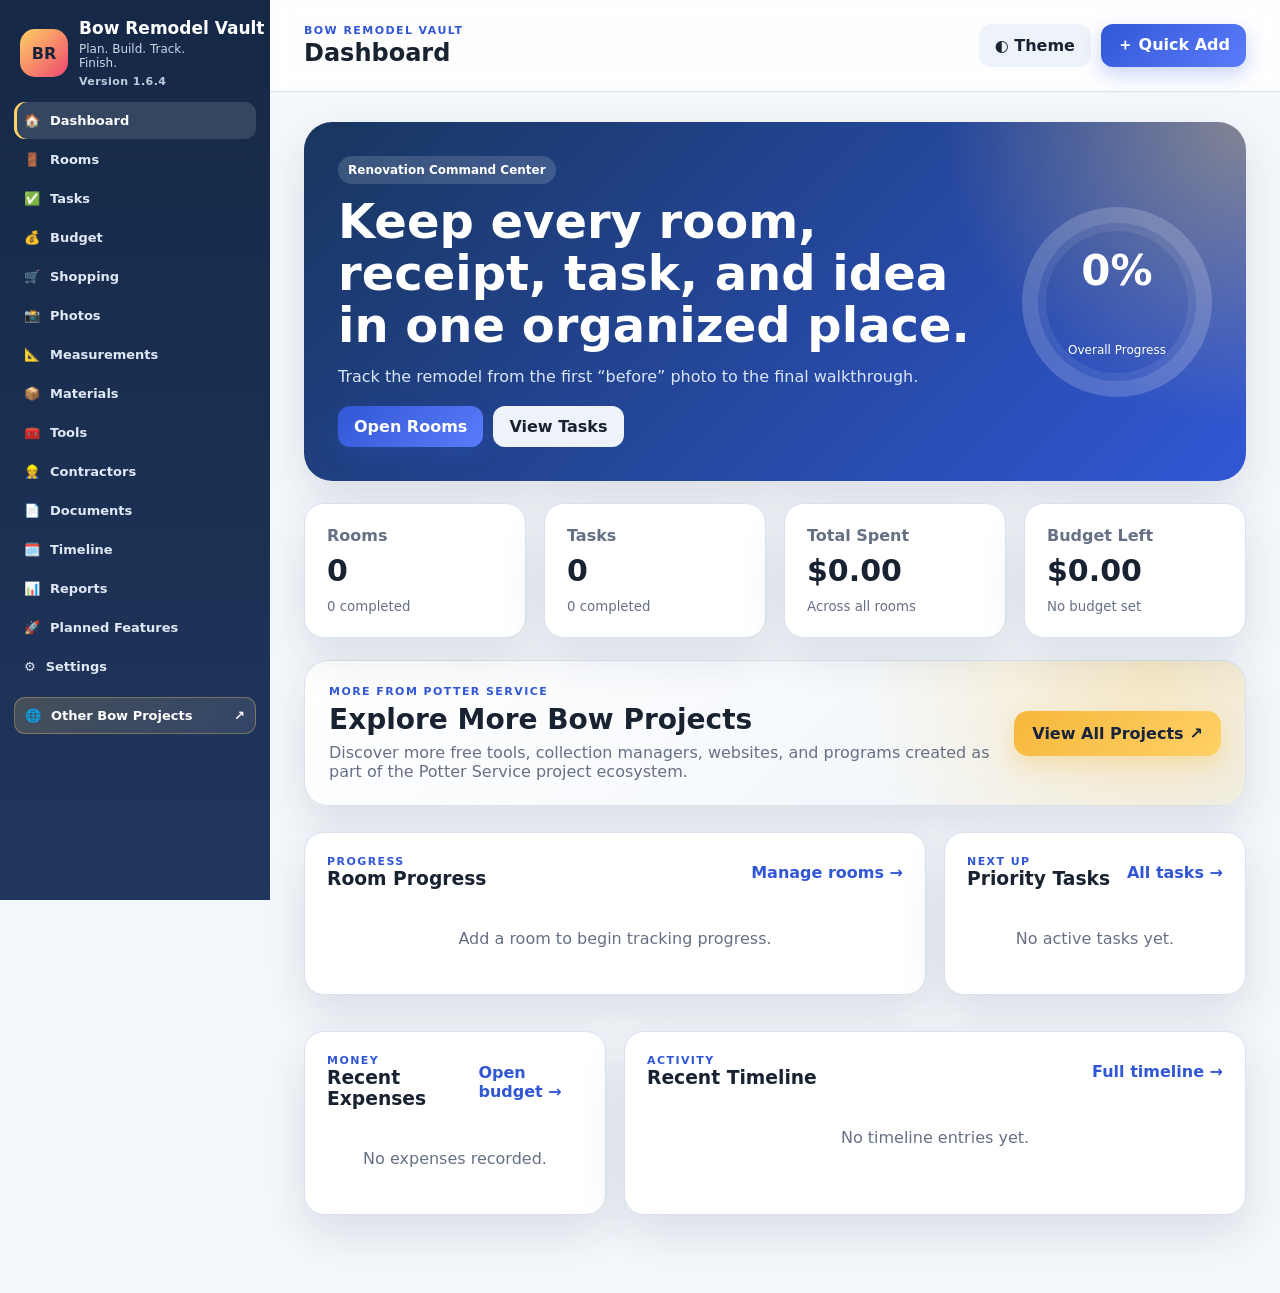
==== commit 04bae860: "Add files via upload" ====
--- a/index.html
+++ b/index.html
@@ -153,12 +153,14 @@
 </script>
 
 </head>
-<body data-version="1.6.3" data-page="dashboard">
+<body data-version="1.6.4" data-page="dashboard">
+<div class="mobile-menu-backdrop" id="mobileMenuBackdrop" aria-hidden="true"></div>
 <div class="app-shell">
-<aside class="sidebar">
+<aside class="sidebar" id="mobileSidebar">
+<button type="button" class="mobile-menu-close" id="mobileMenuClose" aria-label="Close navigation menu">✕</button>
   <div class="brand">
     <div class="brand-mark">BR</div>
-    <div class="brand-copy"><h1>Bow Remodel Vault</h1><p>Plan. Build. Track. Finish.</p><small class="app-version">Version 1.6.3</small></div>
+    <div class="brand-copy"><h1>Bow Remodel Vault</h1><p>Plan. Build. Track. Finish.</p><small class="app-version">Version 1.6.4</small></div>
     
   </div>
   <nav><a class="active" href="index.html"><span>🏠</span>Dashboard</a>
@@ -181,7 +183,7 @@
 </aside>
 <main class="main">
 <header class="topbar">
-  <button class="menu-btn" id="menuBtn">☰</button>
+  <button class="menu-btn" id="menuBtn" type="button" aria-label="Open navigation menu" aria-controls="mobileSidebar" aria-expanded="false">☰</button>
   <div>
     <p class="eyebrow">Bow Remodel Vault</p>
     <h2>Dashboard</h2>
--- a/assets/styles.css
+++ b/assets/styles.css
@@ -154,73 +154,149 @@
 }
 
 
-/* Mobile navigation drawer improvements - v1.6.3 */
-.mobile-nav-backdrop{
+/* Bow Remodel Vault v1.6.4 - reliable mobile navigation */
+.mobile-menu-close,
+.mobile-menu-backdrop{
   display:none;
-  position:fixed;
-  inset:0;
-  background:rgba(8,18,34,.62);
-  backdrop-filter:blur(2px);
-  z-index:98;
-}
-.mobile-nav-backdrop.show{display:block}
-.mobile-nav-close{
-  display:none;
-  position:absolute;
-  top:14px;
-  right:14px;
-  width:42px;
-  height:42px;
-  border:1px solid rgba(255,255,255,.28);
-  border-radius:12px;
-  background:rgba(255,255,255,.14);
-  color:#fff;
-  font-size:25px;
-  font-weight:900;
-  line-height:1;
-  align-items:center;
-  justify-content:center;
-  z-index:2;
-}
-body.mobile-nav-open{overflow:hidden;touch-action:none}
-@media(max-width:800px){
+}
+
+@media (max-width:800px){
+  body{
+    overflow-x:hidden;
+  }
+
+  body.menu-open{
+    overflow:hidden;
+  }
+
+  .app-shell{
+    display:block !important;
+    min-height:100vh;
+  }
+
+  .main{
+    display:block !important;
+    width:100%;
+    min-width:0;
+  }
+
   .sidebar{
+    display:flex !important;
+    position:fixed !important;
+    top:0 !important;
+    bottom:0 !important;
     left:0 !important;
-    width:min(84vw,330px) !important;
-    max-width:330px;
-    height:100dvh;
-    transform:translateX(-105%);
-    transition:transform .24s ease;
-    z-index:100;
-    box-shadow:18px 0 45px rgba(3,12,25,.32);
-    overflow-y:auto;
-    overscroll-behavior:contain;
+    width:min(82vw,300px) !important;
+    max-width:300px !important;
+    height:100dvh !important;
+    z-index:1001 !important;
+    transform:translate3d(-105%,0,0) !important;
+    transition:transform .22s ease !important;
+    overflow-y:auto !important;
+    overflow-x:hidden !important;
     -webkit-overflow-scrolling:touch;
-    padding-top:22px;
-  }
-  .sidebar.open{transform:translateX(0);left:0 !important}
-  .mobile-nav-close{display:flex}
-  .sidebar .brand{padding-right:50px}
-  .sidebar nav{overflow:visible;padding-bottom:28px}
+    box-shadow:18px 0 45px rgba(3,12,25,.35);
+    padding-top:18px !important;
+  }
+
+  .sidebar.mobile-open{
+    transform:translate3d(0,0,0) !important;
+  }
+
+  .mobile-menu-backdrop{
+    position:fixed;
+    inset:0;
+    z-index:1000;
+    background:rgba(4,12,25,.62);
+  }
+
+  .mobile-menu-backdrop.visible{
+    display:block;
+  }
+
+  .mobile-menu-close{
+    display:grid;
+    place-items:center;
+    position:absolute;
+    top:12px;
+    right:12px;
+    width:44px;
+    height:44px;
+    padding:0;
+    border:1px solid rgba(255,255,255,.35);
+    border-radius:13px;
+    background:#ffffff;
+    color:#183257;
+    font-size:21px;
+    font-weight:900;
+    z-index:3;
+  }
+
+  .sidebar .brand{
+    padding-right:54px !important;
+  }
+
+  .sidebar nav{
+    overflow:visible !important;
+    padding-bottom:28px !important;
+  }
+
   .menu-btn{
     display:grid !important;
     place-items:center;
-    min-width:44px;
-    min-height:44px;
+    flex:0 0 44px;
+    width:44px;
+    height:44px;
+    padding:0;
     border-radius:12px;
     background:var(--surface2);
-    position:relative;
-    z-index:1;
-  }
-  .topbar{gap:12px}
-  .topbar>div:nth-child(2){min-width:0;flex:1}
-  .topbar h2{white-space:nowrap;overflow:hidden;text-overflow:ellipsis}
-  .top-actions{flex-shrink:0}
-  .top-actions .primary{font-size:0;padding:11px 13px}
-  .top-actions .primary::after{content:'＋';font-size:23px;line-height:1}
-}
-@media(max-width:420px){
-  .sidebar{width:min(88vw,320px) !important}
-  .brand h1{font-size:17px}
-  .brand p{font-size:11px}
-}
+    color:var(--text);
+  }
+
+  .topbar{
+    display:flex !important;
+    gap:10px;
+    padding:14px 12px !important;
+  }
+
+  .topbar > div:nth-child(2){
+    min-width:0;
+    flex:1;
+  }
+
+  .topbar h2{
+    white-space:nowrap;
+    overflow:hidden;
+    text-overflow:ellipsis;
+  }
+
+  .top-actions{
+    flex:0 0 auto;
+  }
+
+  .top-actions .primary{
+    width:44px;
+    min-width:44px;
+    height:44px;
+    padding:0 !important;
+    font-size:0;
+  }
+
+  .top-actions .primary::after{
+    content:'+';
+    font-size:27px;
+    line-height:1;
+  }
+
+  .page-content{
+    width:100%;
+    max-width:100%;
+    overflow-x:hidden;
+  }
+}
+
+@media (max-width:420px){
+  .sidebar{
+    width:min(86vw,290px) !important;
+  }
+}
